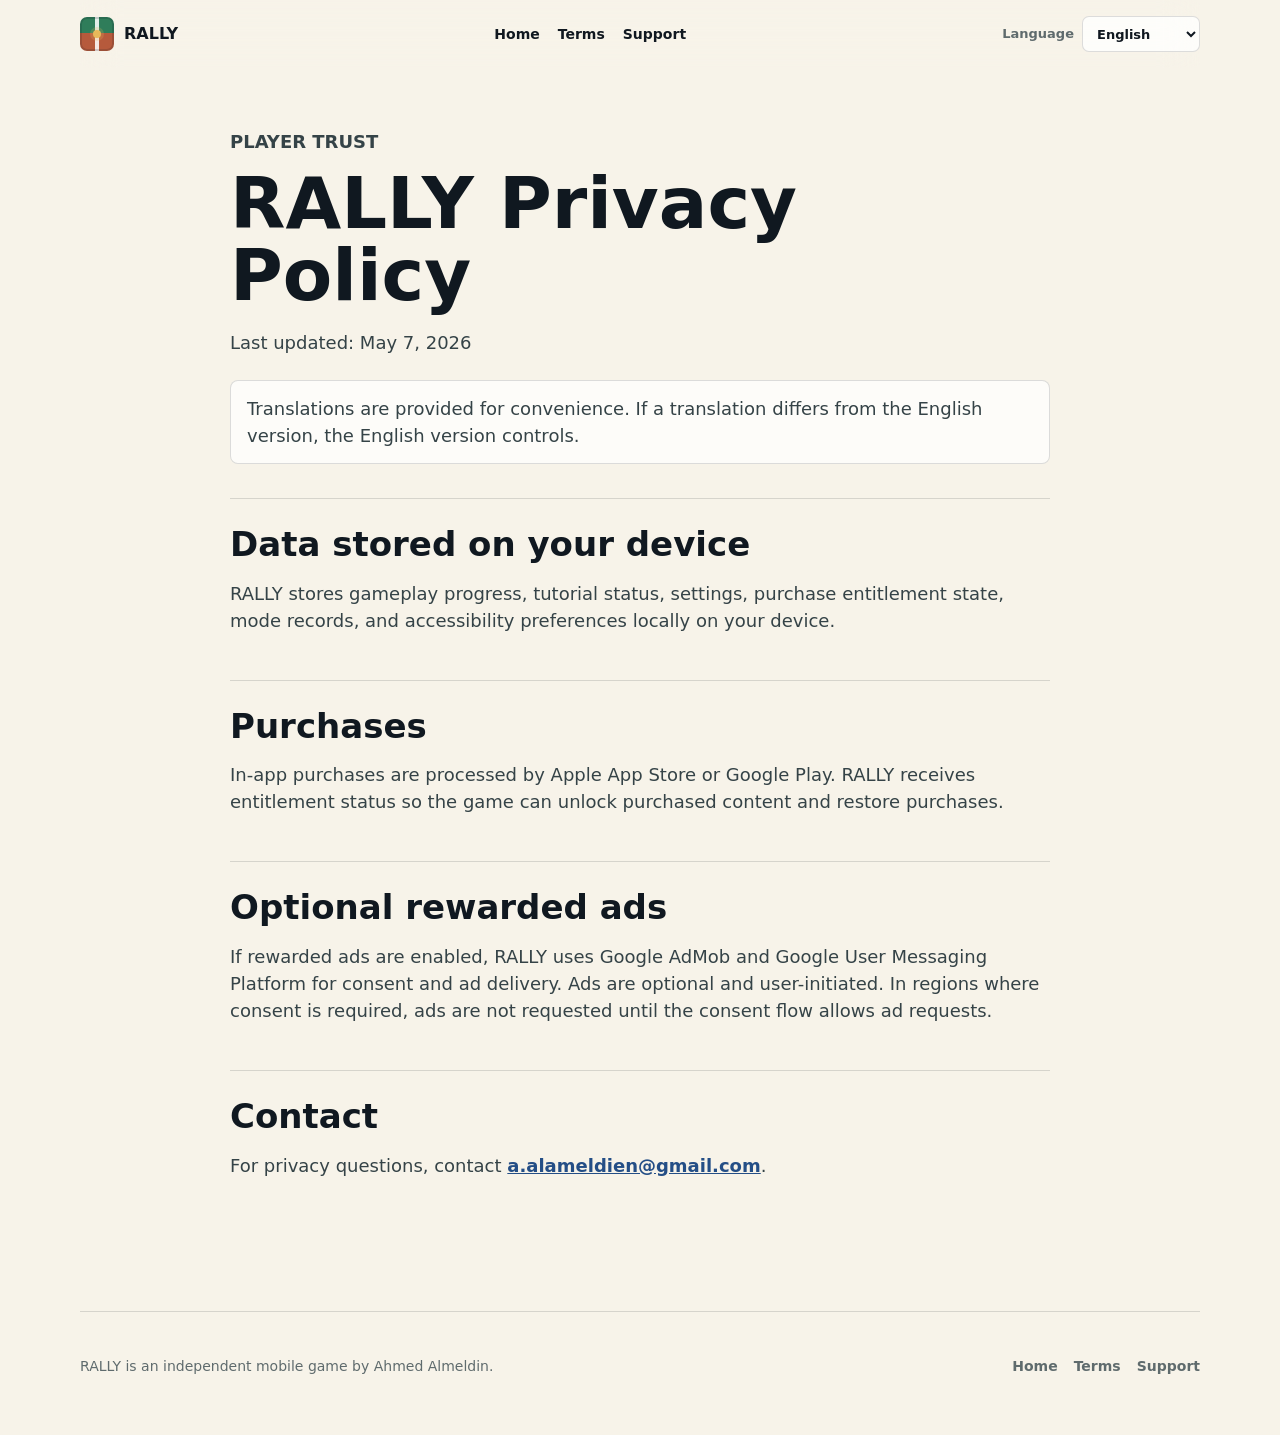
==== privacy/index.html @ 97d89ea6 "Create index.html" ====
<!doctype html>
<html lang="en">
<head>
  <meta charset="utf-8">
  <meta name="viewport" content="width=device-width, initial-scale=1">
  <meta name="theme-color" content="#101820">
  <title>RALLY Privacy Policy</title>
  <link rel="stylesheet" href="../styles.css">
</head>
<body class="legal-page">
  <a class="skip-link" href="#main" data-i18n="common.skip">Skip to content</a>
  <header class="site-header compact">
    <a class="brand" href="../" aria-label="RALLY home">
      <span class="brand-mark" aria-hidden="true"><span></span></span>
      <span>RALLY</span>
    </a>
    <nav class="site-nav" aria-label="Primary">
      <a href="../" data-i18n="common.home">Home</a>
      <a href="../terms/" data-i18n="common.terms">Terms</a>
      <a href="../support/" data-i18n="common.support">Support</a>
    </nav>
    <label class="language-control">
      <span data-i18n="common.language">Language</span>
      <select data-language-select aria-label="Language">
        <option value="en">English</option>
        <option value="ar">العربية</option>
        <option value="es">Español</option>
        <option value="fr">Français</option>
        <option value="de">Deutsch</option>
        <option value="pt">Português</option>
        <option value="it">Italiano</option>
        <option value="ja">日本語</option>
        <option value="ko">한국어</option>
        <option value="zh">简体中文</option>
      </select>
    </label>
  </header>

  <main id="main" class="legal-shell">
    <p class="eyebrow" data-i18n="privacy.eyebrow">Player trust</p>
    <h1 data-i18n="privacy.title">RALLY Privacy Policy</h1>
    <p class="legal-date" data-i18n="privacy.updated">Last updated: May 7, 2026</p>
    <p class="translation-note" data-i18n="common.translationNote">Translations are provided for convenience. If a translation differs from the English version, the English version controls.</p>

    <section>
      <h2 data-i18n="privacy.localTitle">Data stored on your device</h2>
      <p data-i18n="privacy.localText">RALLY stores gameplay progress, tutorial status, settings, purchase entitlement state, mode records, and accessibility preferences locally on your device.</p>
    </section>
    <section>
      <h2 data-i18n="privacy.purchaseTitle">Purchases</h2>
      <p data-i18n="privacy.purchaseText">In-app purchases are processed by Apple App Store or Google Play. RALLY receives entitlement status so the game can unlock purchased content and restore purchases.</p>
    </section>
    <section>
      <h2 data-i18n="privacy.adsTitle">Optional rewarded ads</h2>
      <p data-i18n="privacy.adsText">If rewarded ads are enabled, RALLY uses Google AdMob and Google User Messaging Platform for consent and ad delivery. Ads are optional and user-initiated. In regions where consent is required, ads are not requested until the consent flow allows ad requests.</p>
    </section>
    <section>
      <h2 data-i18n="privacy.contactTitle">Contact</h2>
      <p><span data-i18n="privacy.contactText">For privacy questions, contact</span> <a href="mailto:a.alameldien@gmail.com?subject=RALLY%20Privacy">a.alameldien@gmail.com</a>.</p>
    </section>
  </main>

  <footer class="site-footer compact">
    <p data-i18n="common.footer">RALLY is an independent mobile game by Ahmed Almeldin.</p>
    <nav aria-label="Footer">
      <a href="../" data-i18n="common.home">Home</a>
      <a href="../terms/" data-i18n="common.terms">Terms</a>
      <a href="../support/" data-i18n="common.support">Support</a>
    </nav>
  </footer>
  <script src="../site.js"></script>
</body>
</html>
---- styles.css ----
:root {
  color-scheme: light;
  --ink: #101820;
  --paper: #f5f3ec;
  --paper-soft: #fffaf0;
  --line: rgba(16, 24, 32, 0.14);
  --muted: #5f6b6d;
  --court: #2f7d5a;
  --court-deep: #145241;
  --clay: #b65a3c;
  --gold: #e7b85a;
  --sky: #cde7ed;
  --blue: #244e86;
  --white: #ffffff;
  --shadow: 0 24px 60px rgba(16, 24, 32, 0.18);
}

* {
  box-sizing: border-box;
}

html {
  background: var(--paper);
  scroll-behavior: smooth;
}

body {
  margin: 0;
  color: var(--ink);
  background:
    linear-gradient(180deg, #f6f4ec 0%, #eef2ee 48%, #f7efe6 100%);
  font-family: -apple-system, BlinkMacSystemFont, "Segoe UI", system-ui, sans-serif;
  line-height: 1.5;
}

body[dir="rtl"] {
  font-family: -apple-system, BlinkMacSystemFont, "Segoe UI", Tahoma, Arial, sans-serif;
}

a {
  color: inherit;
}

.skip-link {
  position: absolute;
  left: 18px;
  top: -48px;
  z-index: 20;
  padding: 10px 14px;
  border-radius: 6px;
  background: var(--ink);
  color: var(--white);
  text-decoration: none;
}

.skip-link:focus {
  top: 18px;
}

.site-header,
.site-footer {
  width: min(1120px, calc(100% - 32px));
  margin: 0 auto;
  display: flex;
  align-items: center;
  justify-content: space-between;
  gap: 20px;
}

.site-header {
  position: sticky;
  top: 0;
  z-index: 10;
  padding: 16px 0;
  backdrop-filter: blur(18px);
}

.site-header.compact {
  position: static;
}

.brand {
  display: inline-flex;
  align-items: center;
  gap: 10px;
  font-weight: 800;
  letter-spacing: 0;
  text-decoration: none;
}

.brand-mark {
  width: 34px;
  height: 34px;
  border-radius: 7px;
  display: grid;
  place-items: center;
  background:
    linear-gradient(90deg, transparent 45%, rgba(255, 255, 255, 0.86) 45% 55%, transparent 55%),
    linear-gradient(180deg, var(--court) 0 48%, var(--clay) 48% 100%);
  box-shadow: inset 0 0 0 2px rgba(16, 24, 32, 0.16);
}

.brand-mark span {
  width: 8px;
  height: 8px;
  border-radius: 50%;
  background: var(--gold);
  box-shadow: 0 0 0 3px rgba(231, 184, 90, 0.22);
}

.site-nav {
  display: flex;
  align-items: center;
  justify-content: center;
  gap: 18px;
  font-size: 14px;
  font-weight: 650;
}

.site-nav a,
.site-footer a {
  text-decoration: none;
}

.site-nav a:hover,
.site-footer a:hover {
  text-decoration: underline;
  text-underline-offset: 4px;
}

.language-control {
  display: inline-flex;
  align-items: center;
  gap: 8px;
  color: var(--muted);
  font-size: 13px;
  font-weight: 650;
}

.language-control select {
  max-width: 150px;
  min-height: 36px;
  border: 1px solid var(--line);
  border-radius: 7px;
  padding: 0 10px;
  color: var(--ink);
  background: rgba(255, 255, 255, 0.78);
  font: inherit;
}

.hero {
  width: min(1120px, calc(100% - 32px));
  min-height: calc(100vh - 74px);
  margin: 0 auto;
  display: grid;
  grid-template-columns: minmax(0, 1.02fr) minmax(320px, 0.78fr);
  align-items: center;
  gap: 48px;
  padding: 28px 0 72px;
}

.hero-copy {
  max-width: 660px;
}

.eyebrow {
  margin: 0 0 12px;
  color: var(--clay);
  font-size: 13px;
  font-weight: 800;
  letter-spacing: 0;
  text-transform: uppercase;
}

h1,
h2,
h3,
p {
  overflow-wrap: anywhere;
}

h1 {
  max-width: 10ch;
  margin: 0;
  font-size: clamp(48px, 9vw, 104px);
  line-height: 0.94;
  letter-spacing: 0;
}

.lede {
  max-width: 620px;
  margin: 24px 0 0;
  color: #344245;
  font-size: clamp(19px, 2.2vw, 25px);
  line-height: 1.35;
}

.hero-actions {
  display: flex;
  flex-wrap: wrap;
  gap: 12px;
  margin-top: 34px;
}

.button {
  min-height: 48px;
  display: inline-flex;
  align-items: center;
  justify-content: center;
  border: 1px solid var(--line);
  border-radius: 7px;
  padding: 0 18px;
  font-weight: 800;
  text-decoration: none;
}

.button.primary {
  background: var(--ink);
  color: var(--white);
  border-color: var(--ink);
}

.button.secondary {
  background: rgba(255, 255, 255, 0.68);
}

.trust-strip {
  display: grid;
  grid-template-columns: repeat(3, minmax(0, 1fr));
  gap: 10px;
  margin: 42px 0 0;
}

.trust-strip div {
  border-top: 2px solid var(--ink);
  padding-top: 12px;
}

.trust-strip dt {
  font-size: 13px;
  font-weight: 850;
}

.trust-strip dd {
  margin: 3px 0 0;
  color: var(--muted);
  font-size: 13px;
}

.game-visual {
  justify-self: center;
  width: min(100%, 410px);
}

.phone-shell {
  position: relative;
  aspect-ratio: 9 / 16;
  border-radius: 30px;
  padding: 14px;
  background: #171b20;
  box-shadow: var(--shadow);
}

.phone-shell::before {
  content: "";
  position: absolute;
  left: 50%;
  top: 10px;
  width: 80px;
  height: 5px;
  border-radius: 99px;
  transform: translateX(-50%);
  background: rgba(255, 255, 255, 0.16);
}

.court-stage {
  position: relative;
  height: 100%;
  overflow: hidden;
  border-radius: 21px;
  background:
    linear-gradient(90deg, transparent 48.8%, rgba(255,255,255,0.65) 49% 51%, transparent 51%),
    linear-gradient(180deg, #8ab2c8 0 13%, var(--court) 13% 64%, var(--clay) 64% 100%);
}

.court-lines {
  position: absolute;
  inset: 17% 10% 9%;
  border: 2px solid rgba(255, 255, 255, 0.72);
  border-radius: 4px;
}

.court-lines::before,
.court-lines::after {
  content: "";
  position: absolute;
  background: rgba(255, 255, 255, 0.72);
}

.court-lines::before {
  left: 50%;
  top: 0;
  bottom: 0;
  width: 2px;
}

.court-lines::after {
  left: 0;
  right: 0;
  top: 52%;
  height: 2px;
}

.net {
  position: absolute;
  left: 10%;
  right: 10%;
  top: 52%;
  height: 7px;
  border-radius: 99px;
  background:
    repeating-linear-gradient(90deg, rgba(16,24,32,0.25) 0 5px, rgba(255,255,255,0.65) 5px 8px);
}

.score-dots {
  position: absolute;
  left: 20px;
  top: 26px;
  display: flex;
  gap: 7px;
}

.score-dots span {
  width: 10px;
  height: 10px;
  border-radius: 50%;
  background: rgba(255, 255, 255, 0.36);
}

.score-dots span:nth-child(-n+3) {
  background: var(--gold);
}

.brick-grid {
  position: absolute;
  left: 13%;
  right: 13%;
  top: 20%;
  display: grid;
  grid-template-columns: repeat(6, 1fr);
  gap: 6px;
}

.brick-grid span {
  aspect-ratio: 1.55 / 1;
  border-radius: 5px;
  background: rgba(255, 250, 240, 0.82);
  box-shadow: inset 0 -3px 0 rgba(16, 24, 32, 0.12);
}

.brick-grid span:nth-child(5n),
.brick-grid span:nth-child(13),
.brick-grid span:nth-child(18) {
  opacity: 0;
}

.brick-grid span:nth-child(4n) {
  background: var(--gold);
}

.brick-grid span:nth-child(7n) {
  background: var(--sky);
}

.gap-label {
  position: absolute;
  left: 50%;
  top: 44%;
  transform: translateX(-50%);
  padding: 7px 12px;
  border-radius: 7px;
  color: var(--ink);
  background: rgba(255, 255, 255, 0.82);
  font-size: 12px;
  font-weight: 850;
  white-space: nowrap;
}

.ball-trail {
  position: absolute;
  left: 39%;
  top: 41%;
  width: 120px;
  height: 120px;
  border-top: 3px solid rgba(231, 184, 90, 0.86);
  border-right: 3px solid rgba(231, 184, 90, 0.46);
  border-radius: 50%;
  transform: rotate(18deg);
}

.ball {
  position: absolute;
  left: 60%;
  top: 57%;
  width: 17px;
  height: 17px;
  border-radius: 50%;
  background: var(--gold);
  box-shadow: 0 0 0 7px rgba(231, 184, 90, 0.22);
}

.paddle {
  position: absolute;
  left: 50%;
  bottom: 10%;
  width: 86px;
  height: 9px;
  border-radius: 99px;
  transform: translateX(-50%);
  background: var(--ink);
}

.section-block {
  width: min(1120px, calc(100% - 32px));
  margin: 0 auto;
  padding: 82px 0;
}

.section-heading {
  max-width: 760px;
}

h2 {
  margin: 0;
  font-size: clamp(32px, 5vw, 58px);
  line-height: 1.02;
  letter-spacing: 0;
}

.feature-grid {
  display: grid;
  grid-template-columns: repeat(3, minmax(0, 1fr));
  gap: 16px;
  margin-top: 34px;
}

.feature-grid article {
  min-height: 250px;
  padding: 26px;
  border: 1px solid var(--line);
  border-radius: 8px;
  background: rgba(255, 255, 255, 0.62);
}

.feature-icon {
  width: 48px;
  height: 48px;
  display: block;
  border-radius: 8px;
  margin-bottom: 34px;
}

.feature-icon.coverage {
  background:
    linear-gradient(90deg, transparent 45%, rgba(255,255,255,0.8) 45% 55%, transparent 55%),
    repeating-linear-gradient(0deg, var(--court) 0 9px, #faf4df 9px 15px);
}

.feature-icon.depth {
  background:
    radial-gradient(circle at 70% 30%, var(--gold) 0 15%, transparent 16%),
    conic-gradient(from 0deg, var(--gold), var(--clay), var(--blue), var(--court), var(--gold));
}

.feature-icon.shot {
  background:
    radial-gradient(circle at 72% 28%, var(--gold) 0 11%, transparent 12%),
    linear-gradient(135deg, transparent 0 42%, var(--ink) 43% 48%, transparent 49%),
    var(--sky);
}

.feature-grid h3 {
  margin: 0 0 8px;
  font-size: 21px;
}

.feature-grid p,
.proof-list p,
.language-band p {
  color: #3a484b;
  font-size: 17px;
}

.premium-band {
  display: grid;
  grid-template-columns: 0.9fr 1.1fr;
  gap: 40px;
  align-items: start;
  border-top: 1px solid var(--line);
  border-bottom: 1px solid var(--line);
}

.proof-list {
  display: grid;
  gap: 12px;
}

.proof-list p {
  margin: 0;
  padding: 18px 20px;
  border-left: 4px solid var(--gold);
  background: rgba(255, 255, 255, 0.6);
}

body[dir="rtl"] .proof-list p {
  border-left: 0;
  border-right: 4px solid var(--gold);
}

.language-band {
  display: grid;
  grid-template-columns: 0.72fr 1fr;
  gap: 38px;
  align-items: start;
}

.site-footer {
  padding: 30px 0 44px;
  border-top: 1px solid var(--line);
  color: var(--muted);
  font-size: 14px;
}

.site-footer nav {
  display: flex;
  gap: 16px;
  font-weight: 700;
}

.legal-page {
  background: #f7f3e9;
}

.legal-shell {
  width: min(820px, calc(100% - 32px));
  margin: 0 auto;
  padding: 60px 0 86px;
}

.legal-shell h1 {
  max-width: none;
  font-size: clamp(42px, 6vw, 72px);
  line-height: 1;
}

.legal-date {
  margin: 18px 0 0;
  color: var(--muted);
}

.translation-note {
  margin: 24px 0 34px;
  padding: 14px 16px;
  border: 1px solid var(--line);
  border-radius: 8px;
  background: rgba(255, 255, 255, 0.7);
  color: #435054;
}

.legal-shell section {
  padding: 28px 0;
  border-top: 1px solid var(--line);
}

.legal-shell h2 {
  font-size: clamp(24px, 3vw, 34px);
}

.legal-shell p {
  color: #354347;
  font-size: 18px;
}

.legal-shell a {
  color: var(--blue);
  font-weight: 750;
}

.support-card {
  display: inline-flex;
  margin: 26px 0 8px;
  padding: 18px 22px;
  border: 1px solid var(--line);
  border-radius: 8px;
  background: var(--white);
  box-shadow: 0 12px 28px rgba(16, 24, 32, 0.08);
}

.legal-lede {
  max-width: 640px;
}

@media (max-width: 860px) {
  .site-header {
    flex-wrap: wrap;
  }

  .site-nav {
    order: 3;
    width: 100%;
    justify-content: flex-start;
    overflow-x: auto;
    padding-bottom: 4px;
  }

  .hero,
  .premium-band,
  .language-band {
    grid-template-columns: 1fr;
  }

  .hero {
    gap: 34px;
    padding-top: 20px;
  }

  h1 {
    max-width: 9ch;
  }

  .game-visual {
    width: min(100%, 350px);
  }

  .feature-grid {
    grid-template-columns: 1fr;
  }
}

@media (max-width: 560px) {
  .site-header,
  .site-footer,
  .hero,
  .section-block,
  .legal-shell {
    width: min(100% - 24px, 1120px);
  }

  .language-control {
    width: 100%;
    justify-content: space-between;
  }

  .language-control select {
    max-width: 58%;
  }

  .hero-actions {
    flex-direction: column;
  }

  .button {
    width: 100%;
  }

  .trust-strip {
    grid-template-columns: 1fr;
  }

  .section-block {
    padding: 58px 0;
  }

  .site-footer {
    align-items: flex-start;
    flex-direction: column;
  }
}

@media (prefers-reduced-motion: no-preference) {
  .ball {
    animation: ballPulse 2.8s ease-in-out infinite;
  }

  .ball-trail {
    animation: trailSweep 2.8s ease-in-out infinite;
  }
}

@keyframes ballPulse {
  0%, 100% { transform: translate(0, 0) scale(1); }
  50% { transform: translate(-42px, -58px) scale(0.88); }
}

@keyframes trailSweep {
  0%, 100% { opacity: 0.55; transform: rotate(18deg) scale(1); }
  50% { opacity: 0.95; transform: rotate(-8deg) scale(0.9); }
}
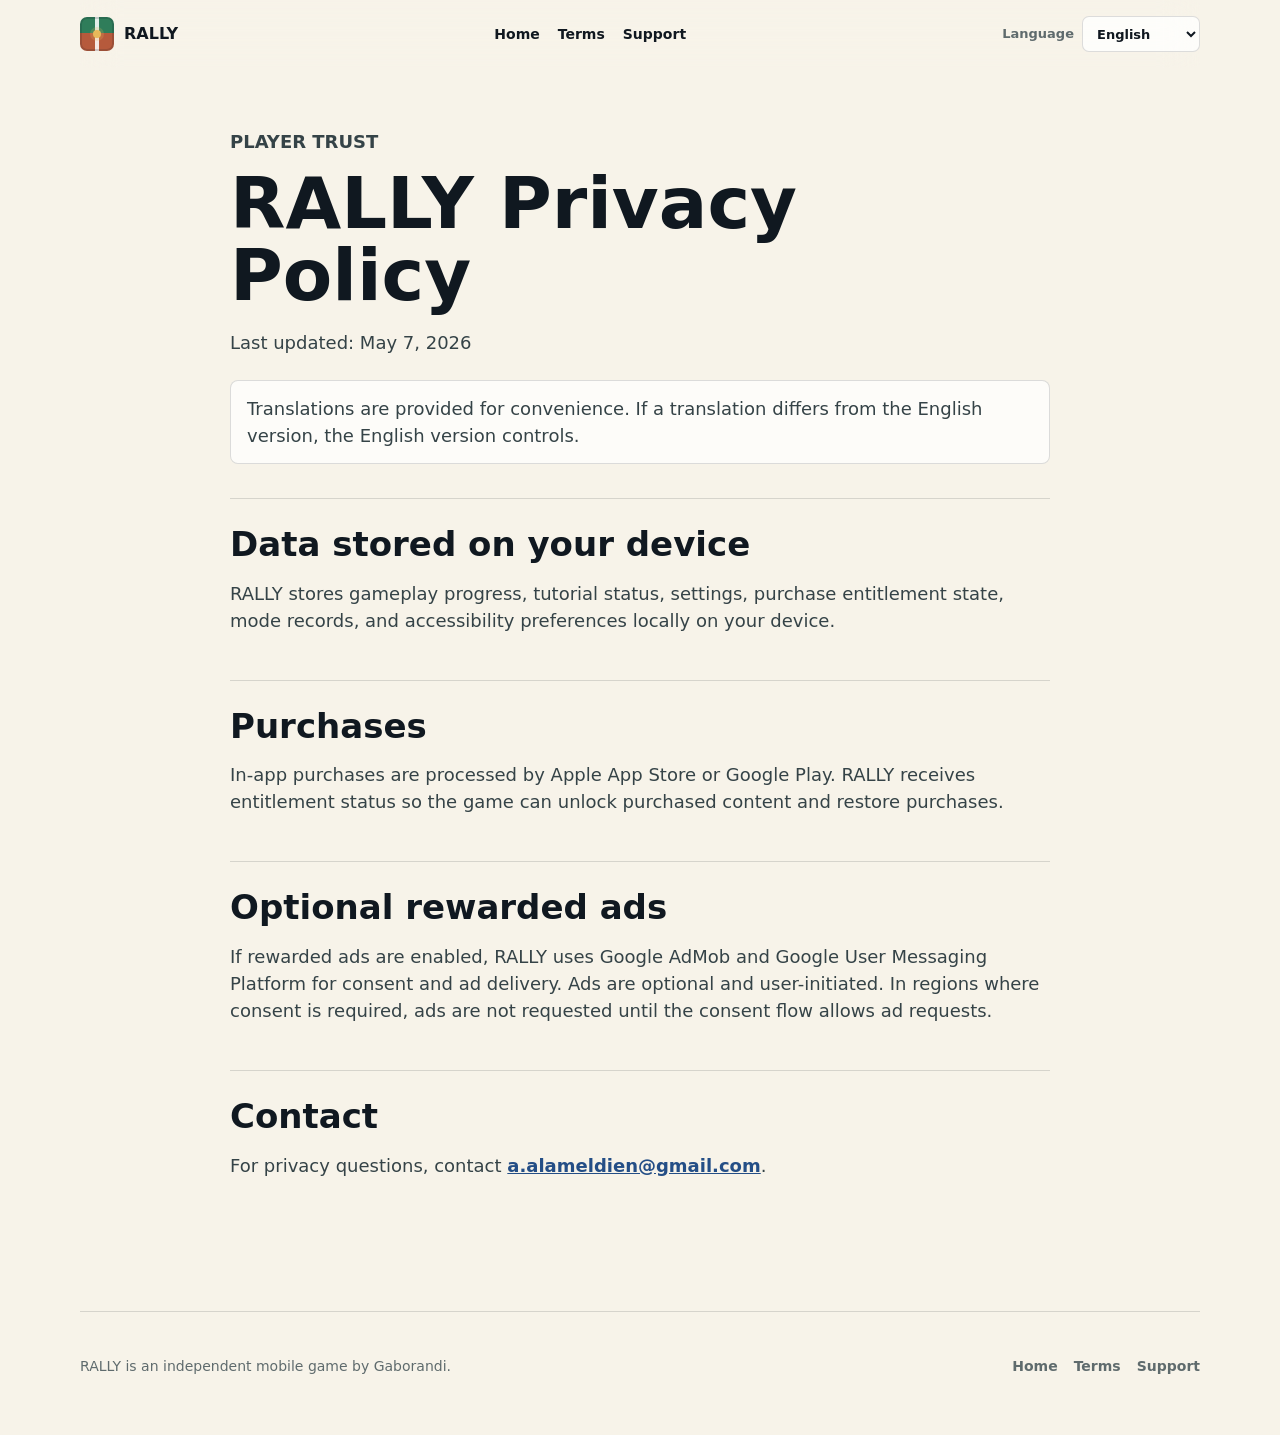
==== commit 6f7c0b74: "Update privacy footer attribution" ====
--- a/privacy/index.html
+++ b/privacy/index.html
@@ -61,7 +61,7 @@
   </main>
 
   <footer class="site-footer compact">
-    <p data-i18n="common.footer">RALLY is an independent mobile game by Ahmed Almeldin.</p>
+    <p data-i18n="common.footer">RALLY is an independent mobile game by Gaborandi.</p>
     <nav aria-label="Footer">
       <a href="../" data-i18n="common.home">Home</a>
       <a href="../terms/" data-i18n="common.terms">Terms</a>
